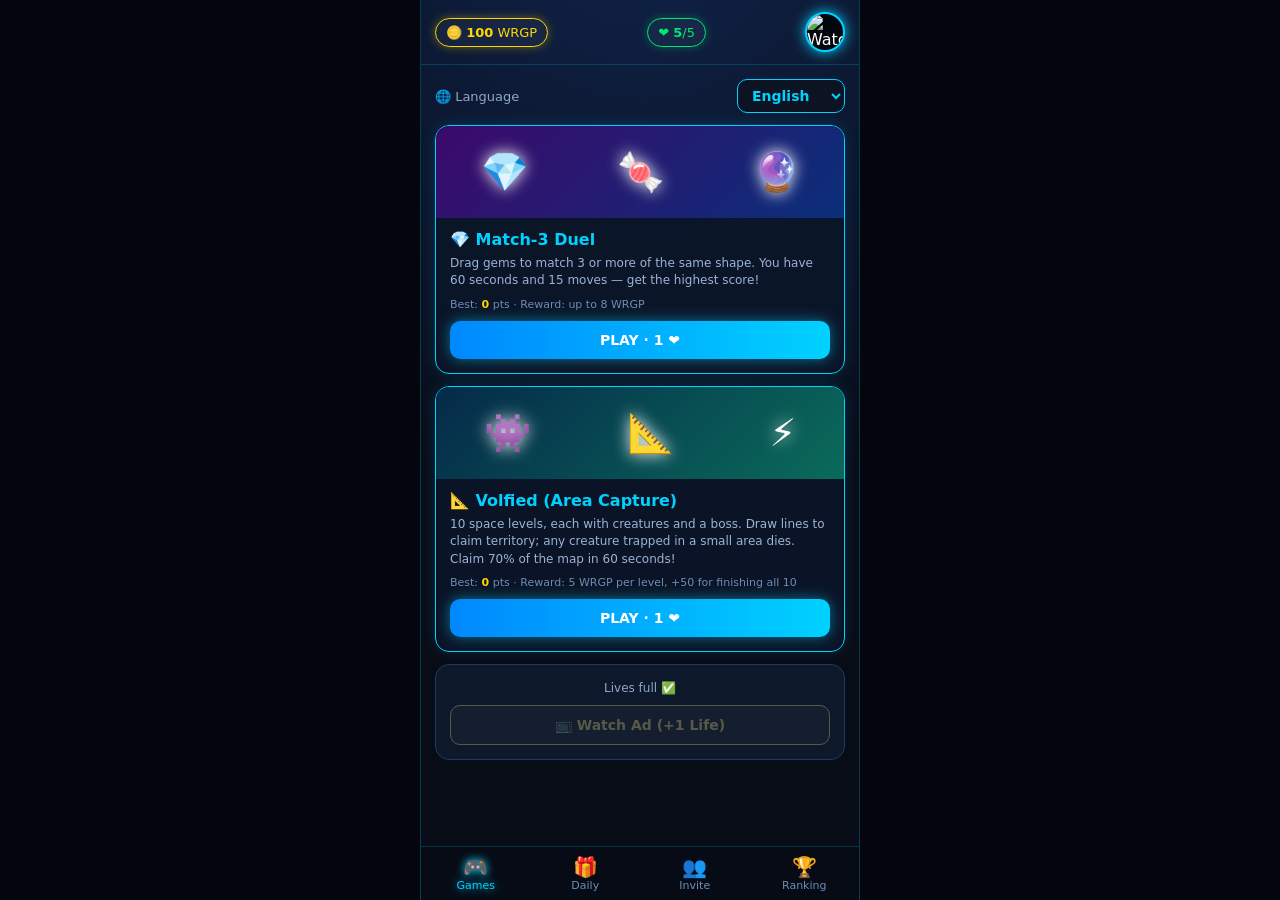
==== index.html @ f2848b3e "Add files via upload" ====
<!DOCTYPE html>
<html lang="tr">
<head>
<meta charset="UTF-8">
<meta name="viewport" content="width=device-width,initial-scale=1,maximum-scale=1,user-scalable=no,viewport-fit=cover">
<title>WatchRec Game Center</title>
<script src="https://telegram.org/js/telegram-web-app.js"></script>
<!-- Monetag SDK -->
<script src='//libtl.com/sdk.js' data-zone='12011278' data-sdk='show_12011278'></script>
<!-- TADS SDK -->
<script src='https://tads.me/sdk.js' async></script>
<link rel="icon" href="logo.png">
<link rel="stylesheet" href="style.css">
</head>
<body>
<div id="app">
  <header class="top">
    <div class="pill gold">🪙 <b id="bal">0</b> WRGP</div>
    <div class="pill green">❤️ <b id="lives">5</b>/5</div>
    <img class="avatar" id="avatar" src="logo.png" alt="WatchRec">
  </header>

  <main>
    <div class="langbar"><span data-i18n="lang_title"></span><select id="langSel" aria-label="Language"></select></div>
    <!-- SEKME 1: OYUNLAR -->
    <section id="tab-games" class="tab active">
      <div class="gcard">
        <div class="cover c1"><span>💎</span><span>🍬</span><span>🔮</span></div>
        <div class="gbody">
          <h3 data-i18n="m3_title"></h3>
          <p data-i18n="m3_desc"></p>
          <div class="meta" data-i18n-html="m3_meta"></div>
          <button class="btn primary" data-play="m3" data-i18n="play"></button>
        </div>
      </div>
      <div class="gcard">
        <div class="cover c2"><span>👾</span><span>📐</span><span>⚡</span></div>
        <div class="gbody">
          <h3 data-i18n="vf_title"></h3>
          <p data-i18n="vf_desc"></p>
          <div class="meta" data-i18n-html="vf_meta"></div>
          <button class="btn primary" data-play="vf" data-i18n="play"></button>
        </div>
      </div>
      <div class="card" id="adBox">
        <p id="lifeTimer" class="muted"></p>
        <button class="btn gold" id="adBtn" data-i18n="ad_life"></button>
      </div>
    </section>

    <!-- SEKME 2: GÜNLÜK ÖDÜL -->
    <section id="tab-daily" class="tab">
      <div class="card">
        <h2 data-i18n="daily_title"></h2>
        <p class="muted" data-i18n="daily_desc"></p>
        <div class="streak" id="streak"></div>
        <button class="btn primary" id="claimBtn"></button>
      </div>
    </section>

    <!-- SEKME 3: DAVET -->
    <section id="tab-invite" class="tab">
      <div class="card">
        <h2 data-i18n="inv_title"></h2>
        <p class="muted" data-i18n-html="inv_desc"></p>
        <div class="linkbox" id="refLink"></div>
        <div class="row">
          <button class="btn primary" id="copyBtn" data-i18n="copy"></button>
          <button class="btn" id="shareBtn" data-i18n="share"></button>
        </div>
        <p class="muted" style="margin-top:12px" data-i18n-html="inv_count"></p>
        <h3 class="listhead" data-i18n="inv_list_title"></h3>
        <div id="invList"></div>
      </div>
    </section>

    <!-- SEKME 4: SIRALAMA -->
    <section id="tab-board" class="tab">
      <div class="card">
        <h2 data-i18n="board_title"></h2>
        <div id="boardList"></div>
      </div>
    </section>
  </main>

  <nav class="nav">
    <button class="active" data-tab="games"><i>🎮</i><span data-i18n="nav_games"></span></button>
    <button data-tab="daily"><i>🎁</i><span data-i18n="nav_daily"></span></button>
    <button data-tab="invite"><i>👥</i><span data-i18n="nav_invite"></span></button>
    <button data-tab="board"><i>🏆</i><span data-i18n="nav_board"></span></button>
  </nav>

  <!-- OYUN EKRANI -->
  <div id="game" class="overlay hidden">
    <div class="gbar">
      <button id="gQuit">✕</button>
      <div id="gTitle"></div>
      <div id="gInfo"></div>
    </div>
    <div class="gstage" id="gstage"><canvas id="cv"></canvas></div>
    <div id="gHint" class="muted"></div>
  </div>

  <div id="modal" class="modal hidden"><div class="box" id="modalBox"></div></div>
  <div id="toast"></div>
</div>

<script src="i18n.js"></script>
<script src="match3.js"></script>
<script src="volfied.js"></script>
<script src="app.js"></script>
</body>
</html>
---- style.css ----
*{box-sizing:border-box;margin:0;padding:0;-webkit-tap-highlight-color:transparent;font-family:'Segoe UI',system-ui,Tahoma,sans-serif}
html,body{height:100%;background:#04060d;color:#fff;overflow:hidden;user-select:none;-webkit-user-select:none}
body{display:flex;justify-content:center}
.hidden{display:none!important}
#app{width:100%;max-width:440px;height:100%;display:flex;flex-direction:column;position:relative;overflow:hidden;
  background:radial-gradient(circle at 50% -10%,#10234a,#080c16 60%);border-left:1px solid #0a3a52;border-right:1px solid #0a3a52}
.top{display:flex;justify-content:space-between;align-items:center;padding:12px 14px;border-bottom:1px solid rgba(0,210,255,.2)}
.pill{padding:6px 12px;border-radius:20px;border:1px solid;font-size:14px;background:rgba(255,255,255,.04)}
.gold{color:#ffd700;border-color:#ffd700;box-shadow:0 0 10px rgba(255,215,0,.35)}
.green{color:#00e676;border-color:#00e676;box-shadow:0 0 10px rgba(0,230,118,.3)}
.goldtxt{color:#ffd700}
.avatar{width:40px;height:40px;border-radius:50%;border:2px solid #00d2ff;box-shadow:0 0 14px #00d2ff;object-fit:cover;background:#04060d;display:block}
main{flex:1;overflow-y:auto;padding:14px}
.tab{display:none}.tab.active{display:block}
.card{background:rgba(16,26,48,.85);border:1px solid #1e3a63;border-radius:14px;padding:14px;margin-bottom:12px;text-align:center}
.card h2{font-size:17px;color:#00d2ff;margin-bottom:8px;text-shadow:0 0 8px rgba(0,210,255,.6)}
.muted{color:#8ea6c8;font-size:12px;line-height:1.5}
.btn{width:100%;padding:11px;border:1px solid #00d2ff;border-radius:10px;background:rgba(0,210,255,.1);color:#00d2ff;font-weight:700;font-size:14px;cursor:pointer;transition:.15s}
.btn:active{transform:scale(.97)}
.btn.primary{background:linear-gradient(90deg,#0088ff,#00d2ff);color:#fff;border:none;box-shadow:0 0 14px rgba(0,210,255,.5)}
.btn.gold{border-color:#ffd700;color:#ffd700;background:rgba(255,215,0,.1);margin-top:8px}
.btn:disabled{opacity:.4;filter:grayscale(.6);box-shadow:none}
.row{display:flex;gap:8px;margin-top:10px}
.gcard{border:1px solid #00d2ff;border-radius:14px;overflow:hidden;margin-bottom:12px;background:rgba(12,22,40,.9);box-shadow:0 0 16px rgba(0,210,255,.15)}
.cover{height:92px;display:flex;align-items:center;justify-content:space-around;font-size:38px}
.cover span{filter:drop-shadow(0 0 8px currentColor);animation:fl 2.4s ease-in-out infinite}
.cover span:nth-child(2){animation-delay:.4s}.cover span:nth-child(3){animation-delay:.8s}
@keyframes fl{50%{transform:translateY(-6px) scale(1.08)}}
.c1{background:linear-gradient(135deg,#3b0a6b,#0a2f7a)}
.c2{background:linear-gradient(135deg,#052a4a,#0a6b5a)}
.gbody{padding:12px 14px 14px}
.gbody h3{color:#00d2ff;font-size:16px;margin-bottom:6px}
.gbody p{font-size:12px;color:#9bb3d6;line-height:1.45;margin-bottom:8px}
.meta{font-size:11px;color:#6c8db5;margin-bottom:10px}.meta b{color:#ffd700}
.streak{display:grid;grid-template-columns:repeat(7,1fr);gap:5px;margin:14px 0}
.day{background:#101726;border:1px solid #1a2a47;border-radius:8px;padding:8px 0;font-size:10px;color:#9aa}
.day b{display:block;font-size:13px;margin-top:3px}
.day.done{border-color:#00e676;color:#00e676;background:rgba(0,230,118,.1)}
.day.now{border-color:#ffd700;color:#ffd700;background:rgba(255,215,0,.15);box-shadow:0 0 10px rgba(255,215,0,.4);animation:pl 1.2s infinite}
@keyframes pl{50%{box-shadow:0 0 18px rgba(255,215,0,.8)}}
.linkbox{margin-top:12px;padding:10px;border:1px dashed #00d2ff;border-radius:10px;font-size:12px;word-break:break-all;color:#bfe9ff;user-select:text;-webkit-user-select:text}
.lb{display:flex;align-items:center;gap:10px;padding:9px 8px;border-bottom:1px solid rgba(255,255,255,.06);text-align:left;font-size:14px}
.lb .rk{width:28px;text-align:center}.lb .nm{flex:1;overflow:hidden;text-overflow:ellipsis;white-space:nowrap}.lb .sc{color:#ffd700;font-weight:700}
.lb.me{background:rgba(0,210,255,.12);border-radius:8px;border-bottom-color:transparent}
.nav{display:flex;border-top:1px solid rgba(0,210,255,.2);background:#070b16;padding-bottom:env(safe-area-inset-bottom)}
.nav button{flex:1;background:none;border:none;color:#6c8db5;font-size:11px;padding:8px 0;cursor:pointer}
.nav button i{display:block;font-style:normal;font-size:20px}
.nav button.active{color:#00d2ff;text-shadow:0 0 8px #00d2ff}
.overlay{position:absolute;inset:0;z-index:20;background:#060913;display:flex;flex-direction:column}
.gbar{display:flex;align-items:center;gap:10px;padding:10px 12px;border-bottom:1px solid rgba(0,210,255,.2)}
.gbar button{width:34px;height:34px;border-radius:50%;border:1px solid #ff5a7a;background:none;color:#ff5a7a;font-size:16px;cursor:pointer}
#gTitle{flex:1;font-weight:700;color:#00d2ff}
#gInfo{font-size:13px;color:#cfe;text-align:right}#gInfo b{color:#ffd700}
.gstage{flex:1;min-height:0;display:flex;align-items:center;justify-content:center;padding:8px}
#cv{touch-action:none;border:2px solid #00d2ff;border-radius:12px;box-shadow:0 0 20px rgba(0,210,255,.4);background:#070b18}
#gHint{text-align:center;padding:6px 12px 12px}
.modal{position:absolute;inset:0;z-index:30;background:rgba(0,0,0,.75);display:flex;align-items:center;justify-content:center;padding:20px}
.box{width:100%;background:#0b1224;border:2px solid #00d2ff;border-radius:18px;padding:22px;text-align:center;box-shadow:0 0 30px rgba(0,210,255,.4);animation:pop .3s}
@keyframes pop{from{transform:scale(.8);opacity:0}}
.box h2{color:#00d2ff;margin-bottom:10px}.box p{color:#9bb3d6;font-size:14px;line-height:1.6}
.reward{font-size:34px;font-weight:800;color:#ffd700;text-shadow:0 0 14px #ffd700;margin:14px 0}
.box .btn{margin-top:8px}
#toast{position:absolute;left:50%;bottom:80px;transform:translateX(-50%) translateY(20px);background:#12203a;border:1px solid #00d2ff;color:#fff;padding:9px 16px;border-radius:20px;font-size:13px;opacity:0;pointer-events:none;transition:.25s;z-index:40;max-width:90%;text-align:center}
#toast.show{opacity:1;transform:translateX(-50%)}

#gInfo{white-space:nowrap}
#adBox .btn:disabled{opacity:.35}

/* Üst bar: sol WRGP, orta can, sağ logo */
.top{gap:8px}
.top .pill{white-space:nowrap;padding:6px 10px;font-size:13px}
.top .gold{min-width:0}
.top .avatar{flex:0 0 auto}

.langbar{display:flex;align-items:center;justify-content:space-between;gap:10px;margin-bottom:12px;font-size:13px;color:#8ea6c8}
.langbar select{background:#0c1424;color:#00d2ff;border:1px solid #00d2ff;border-radius:10px;padding:7px 10px;font-size:14px;font-weight:700;outline:none;cursor:pointer;user-select:auto;-webkit-user-select:auto}
.nav button span{display:block}
.listhead{margin:16px 0 6px;font-size:14px;color:#00d2ff;text-align:left}
#invList{max-height:280px;overflow-y:auto}
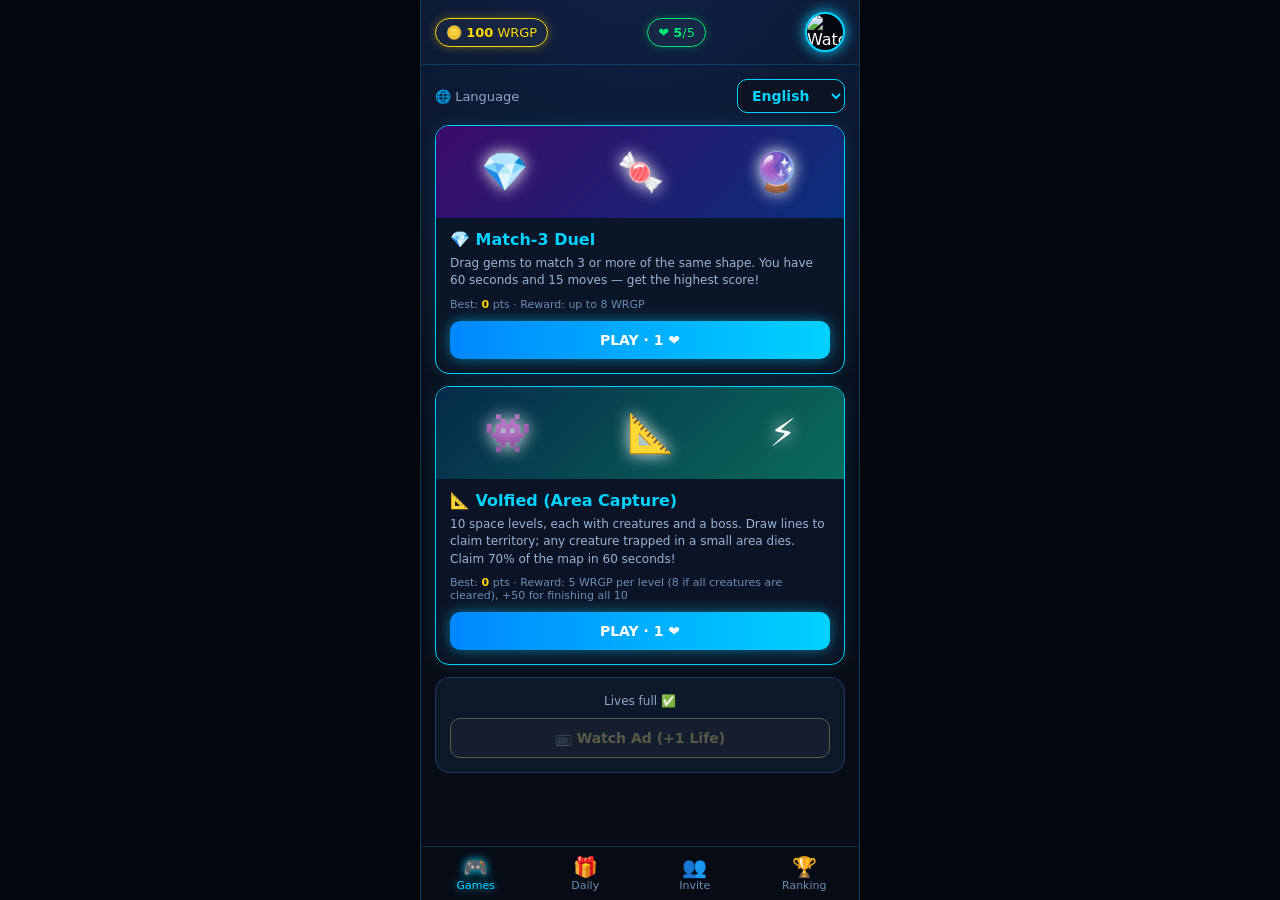
==== commit 6ca6108a: "Add files via upload" ====
--- a/index.html
+++ b/index.html
@@ -8,7 +8,9 @@
 <!-- Monetag SDK -->
 <script src='//libtl.com/sdk.js' data-zone='12011278' data-sdk='show_12011278'></script>
 <!-- TADS SDK -->
-<script src='https://tads.me/sdk.js' async></script>
+<script src="https://w.tads.me/widget.js" async></script>
+<!-- LiteBits Ads SDK -->
+<script src="https://ads.litebits.io/sdk/v1.js" async></script>
 <link rel="icon" href="logo.png">
 <link rel="stylesheet" href="style.css">
 </head>
--- a/style.css
+++ b/style.css
@@ -77,3 +77,7 @@
 .nav button span{display:block}
 .listhead{margin:16px 0 6px;font-size:14px;color:#00d2ff;text-align:left}
 #invList{max-height:280px;overflow-y:auto}
+
+
+html,body{overscroll-behavior:none}
+#game{touch-action:none;overscroll-behavior:none}
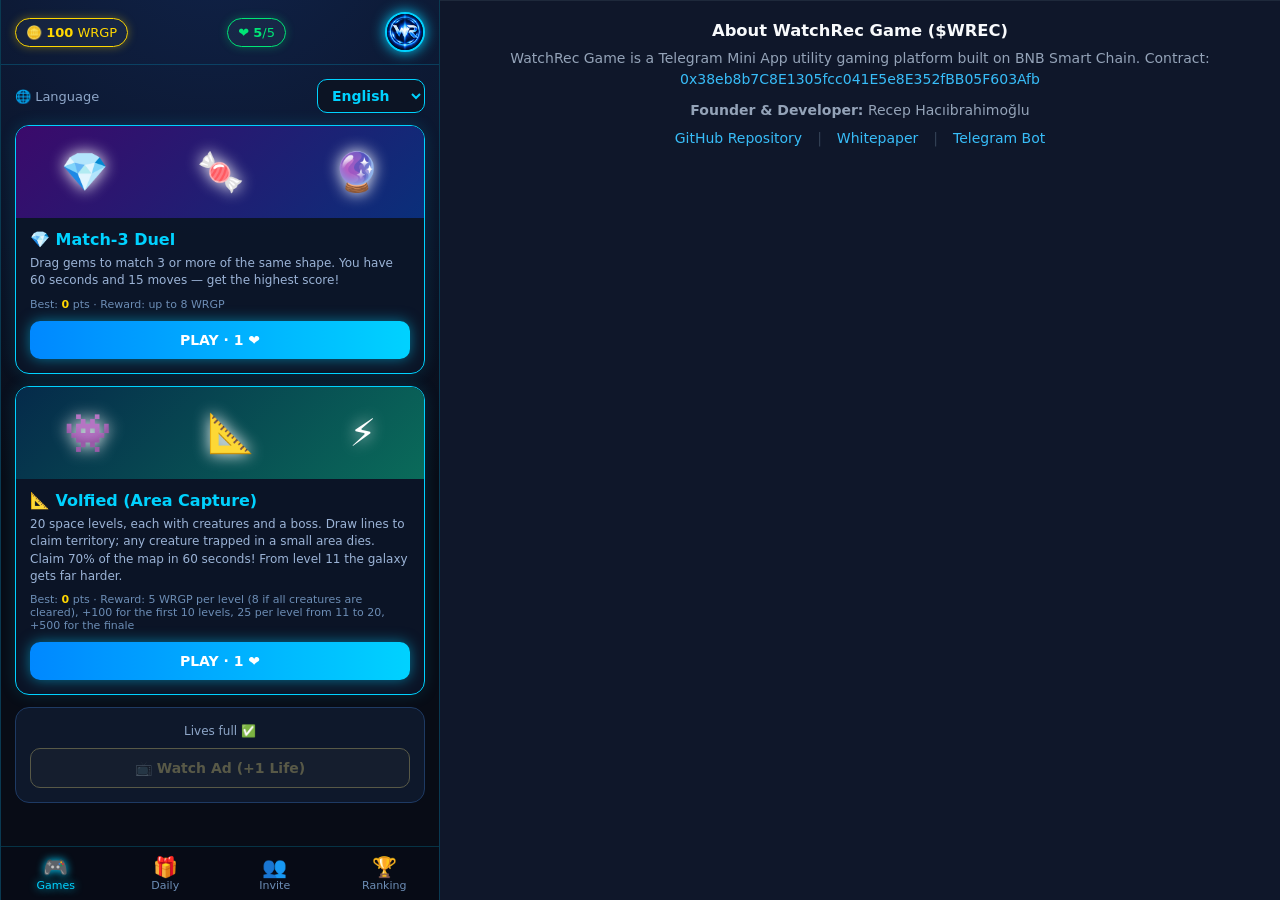
==== commit add47986: "Add footer section for WatchRec Game information Added a footer section with information about the W" ====
--- a/index.html
+++ b/index.html
@@ -8,7 +8,7 @@
 <!-- Monetag SDK -->
 <script src='//libtl.com/sdk.js' data-zone='12011278' data-sdk='show_12011278'></script>
 <!-- TADS SDK -->
-<script src="https://w.tads.me/widget.js" async></script>
+<script src="https://w.tads.me/widget.js"></script>
 <!-- LiteBits Ads SDK -->
 <script src="https://ads.litebits.io/sdk/v1.js" async></script>
 <link rel="icon" href="logo.png">
@@ -111,5 +111,25 @@
 <script src="match3.js"></script>
 <script src="volfied.js"></script>
 <script src="app.js"></script>
+<!-- BscScan Transparency & About Section -->
+<footer style="background-color: #0f172a; color: #94a3b8; padding: 20px; text-align: center; font-family: sans-serif; font-size: 14px; border-top: 1px solid #1e293b;">
+    <div style="max-width: 800px; margin: 0 auto;">
+        <h3 style="color: #f8fafc; margin-bottom: 8px;">About WatchRec Game ($WREC)</h3>
+        <p style="margin-bottom: 12px; line-height: 1.5;">
+            WatchRec Game is a Telegram Mini App utility gaming platform built on BNB Smart Chain. 
+            Contract: <code style="color: #38bdf8;">0x38eb8b7C8E1305fcc041E5e8E352fBB05F603Afb</code>
+        </p>
+        <p style="margin-bottom: 12px;">
+            <strong>Founder & Developer:</strong> Recep Hacıibrahimoğlu
+        </p>
+        <div style="display: flex; justify-content: center; gap: 15px; flex-wrap: wrap;">
+            <a href="https://github.com/azulfira01/watchrec-airdrop" target="_blank" style="color: #38bdf8; text-decoration: none;">GitHub Repository</a>
+            <span style="color: #334155;">|</span>
+            <a href="https://github.com/azulfira01/watchrec-airdrop/blob/main/WHITEPAPER.md" target="_blank" style="color: #38bdf8; text-decoration: none;">Whitepaper</a>
+            <span style="color: #334155;">|</span>
+            <a href="https://t.me/WatchRecGameBot" target="_blank" style="color: #38bdf8; text-decoration: none;">Telegram Bot</a>
+        </div>
+    </div>
+</footer>
 </body>
 </html>
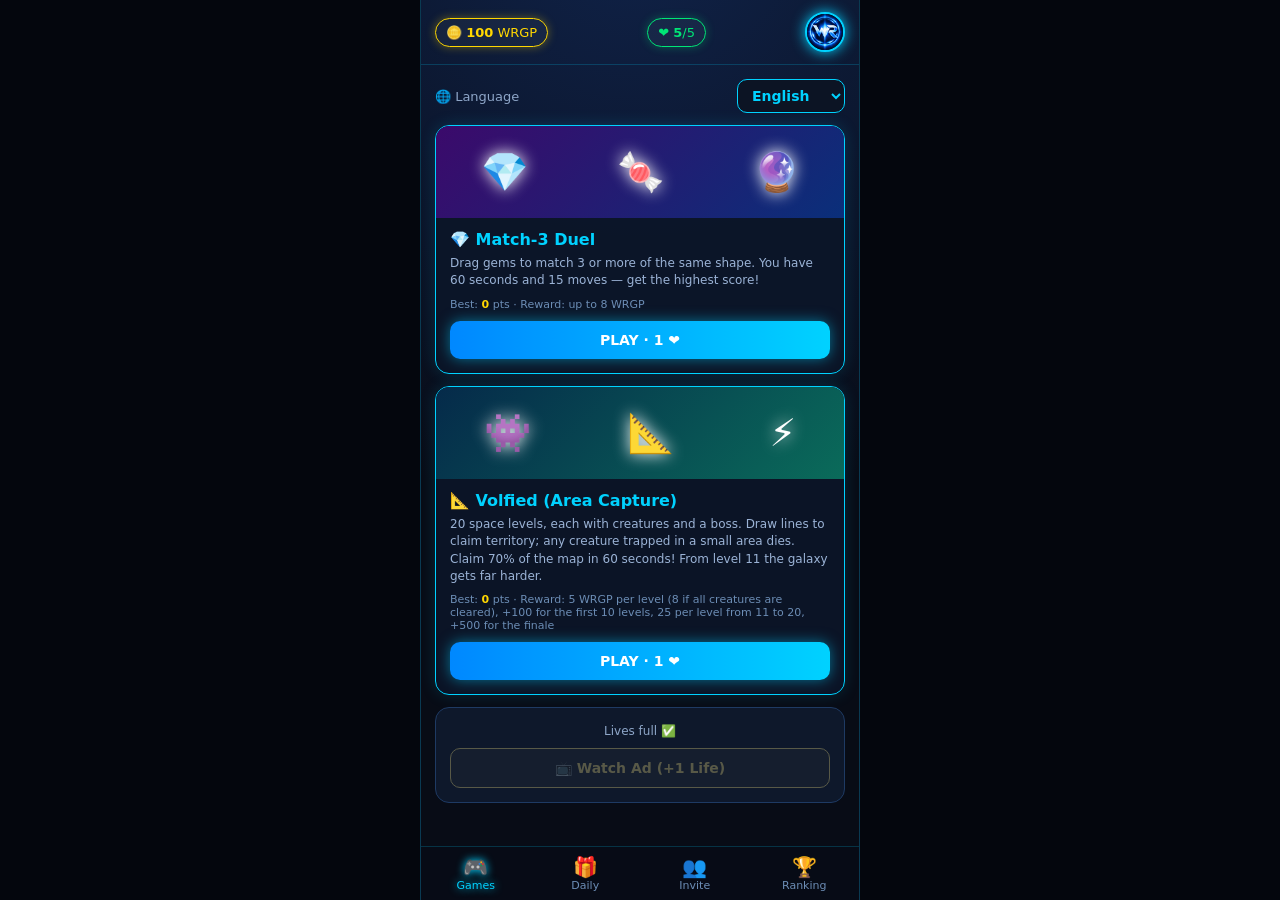
==== commit f4b18000: "Add files via upload" ====
--- a/index.html
+++ b/index.html
@@ -111,25 +111,5 @@
 <script src="match3.js"></script>
 <script src="volfied.js"></script>
 <script src="app.js"></script>
-<!-- BscScan Transparency & About Section -->
-<footer style="background-color: #0f172a; color: #94a3b8; padding: 20px; text-align: center; font-family: sans-serif; font-size: 14px; border-top: 1px solid #1e293b;">
-    <div style="max-width: 800px; margin: 0 auto;">
-        <h3 style="color: #f8fafc; margin-bottom: 8px;">About WatchRec Game ($WREC)</h3>
-        <p style="margin-bottom: 12px; line-height: 1.5;">
-            WatchRec Game is a Telegram Mini App utility gaming platform built on BNB Smart Chain. 
-            Contract: <code style="color: #38bdf8;">0x38eb8b7C8E1305fcc041E5e8E352fBB05F603Afb</code>
-        </p>
-        <p style="margin-bottom: 12px;">
-            <strong>Founder & Developer:</strong> Recep Hacıibrahimoğlu
-        </p>
-        <div style="display: flex; justify-content: center; gap: 15px; flex-wrap: wrap;">
-            <a href="https://github.com/azulfira01/watchrec-airdrop" target="_blank" style="color: #38bdf8; text-decoration: none;">GitHub Repository</a>
-            <span style="color: #334155;">|</span>
-            <a href="https://github.com/azulfira01/watchrec-airdrop/blob/main/WHITEPAPER.md" target="_blank" style="color: #38bdf8; text-decoration: none;">Whitepaper</a>
-            <span style="color: #334155;">|</span>
-            <a href="https://t.me/WatchRecGameBot" target="_blank" style="color: #38bdf8; text-decoration: none;">Telegram Bot</a>
-        </div>
-    </div>
-</footer>
 </body>
 </html>
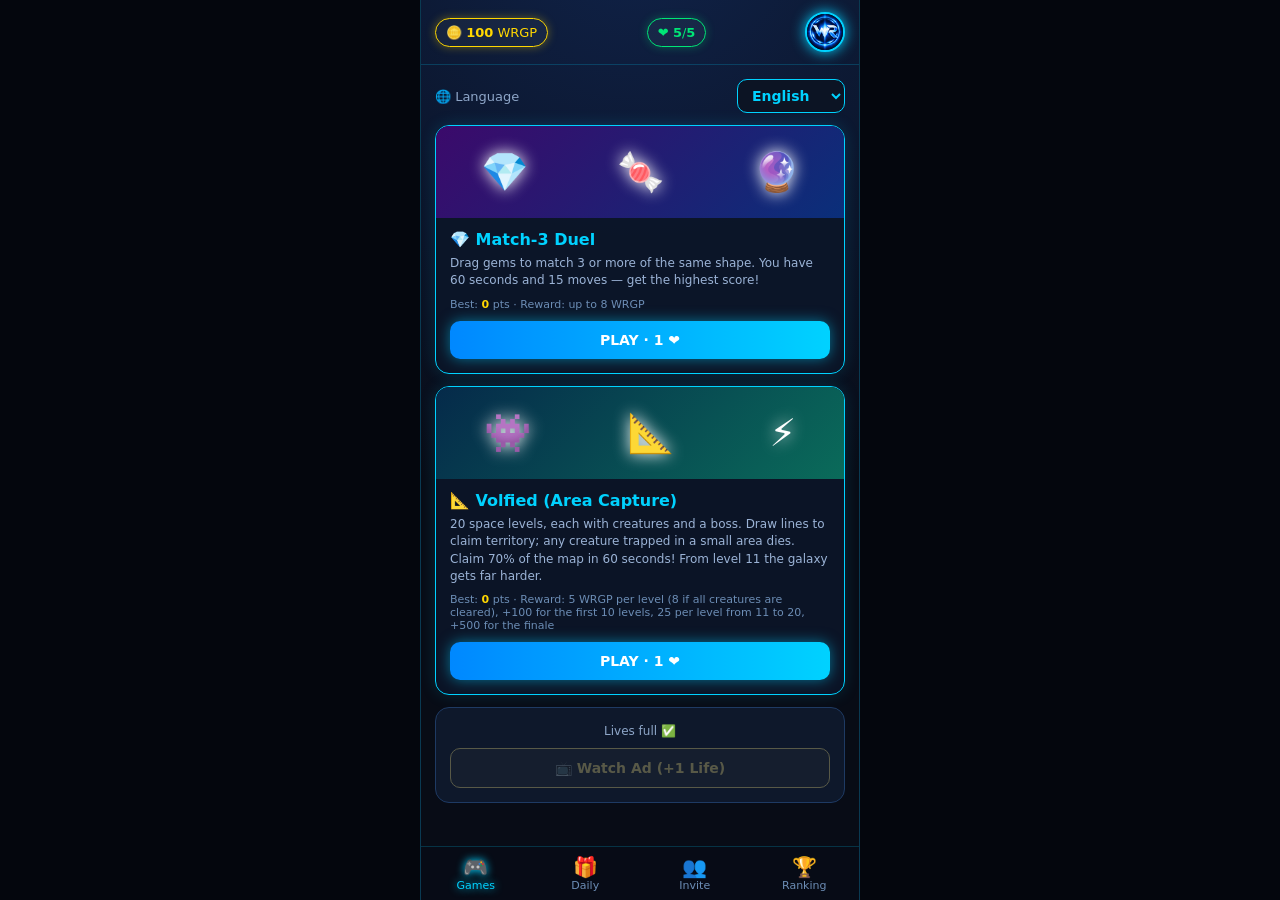
==== commit b7d8aeb4: "Add files via upload" ====
--- a/index.html
+++ b/index.html
@@ -18,7 +18,7 @@
 <div id="app">
   <header class="top">
     <div class="pill gold">🪙 <b id="bal">0</b> WRGP</div>
-    <div class="pill green">❤️ <b id="lives">5</b>/5</div>
+    <div class="pill green">❤️ <b id="lives">5</b>/<b id="livesMax">5</b></div>
     <img class="avatar" id="avatar" src="logo.png" alt="WatchRec">
   </header>
 
--- a/style.css
+++ b/style.css
@@ -81,3 +81,6 @@
 
 html,body{overscroll-behavior:none}
 #game{touch-action:none;overscroll-behavior:none}
+
+body{position:fixed;inset:0;width:100%}
+#game,#game *{touch-action:none;-webkit-user-drag:none}
